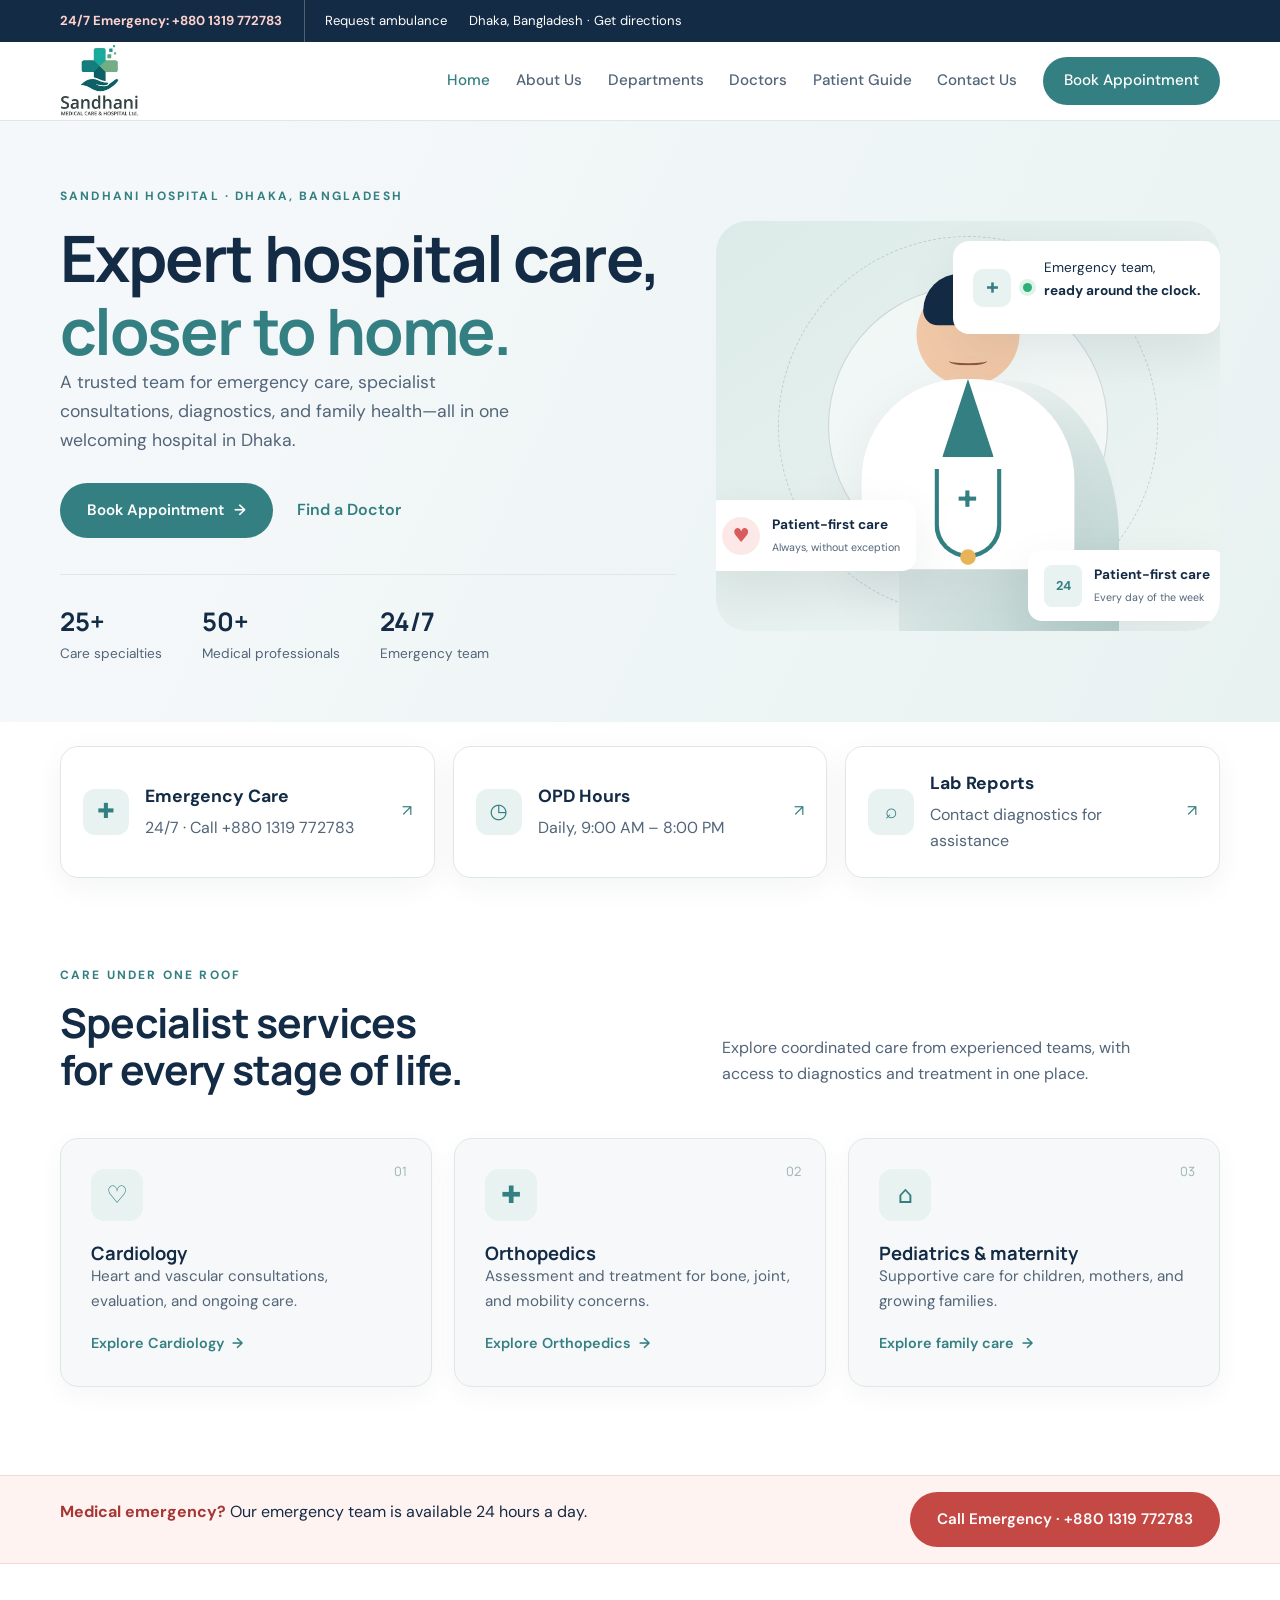
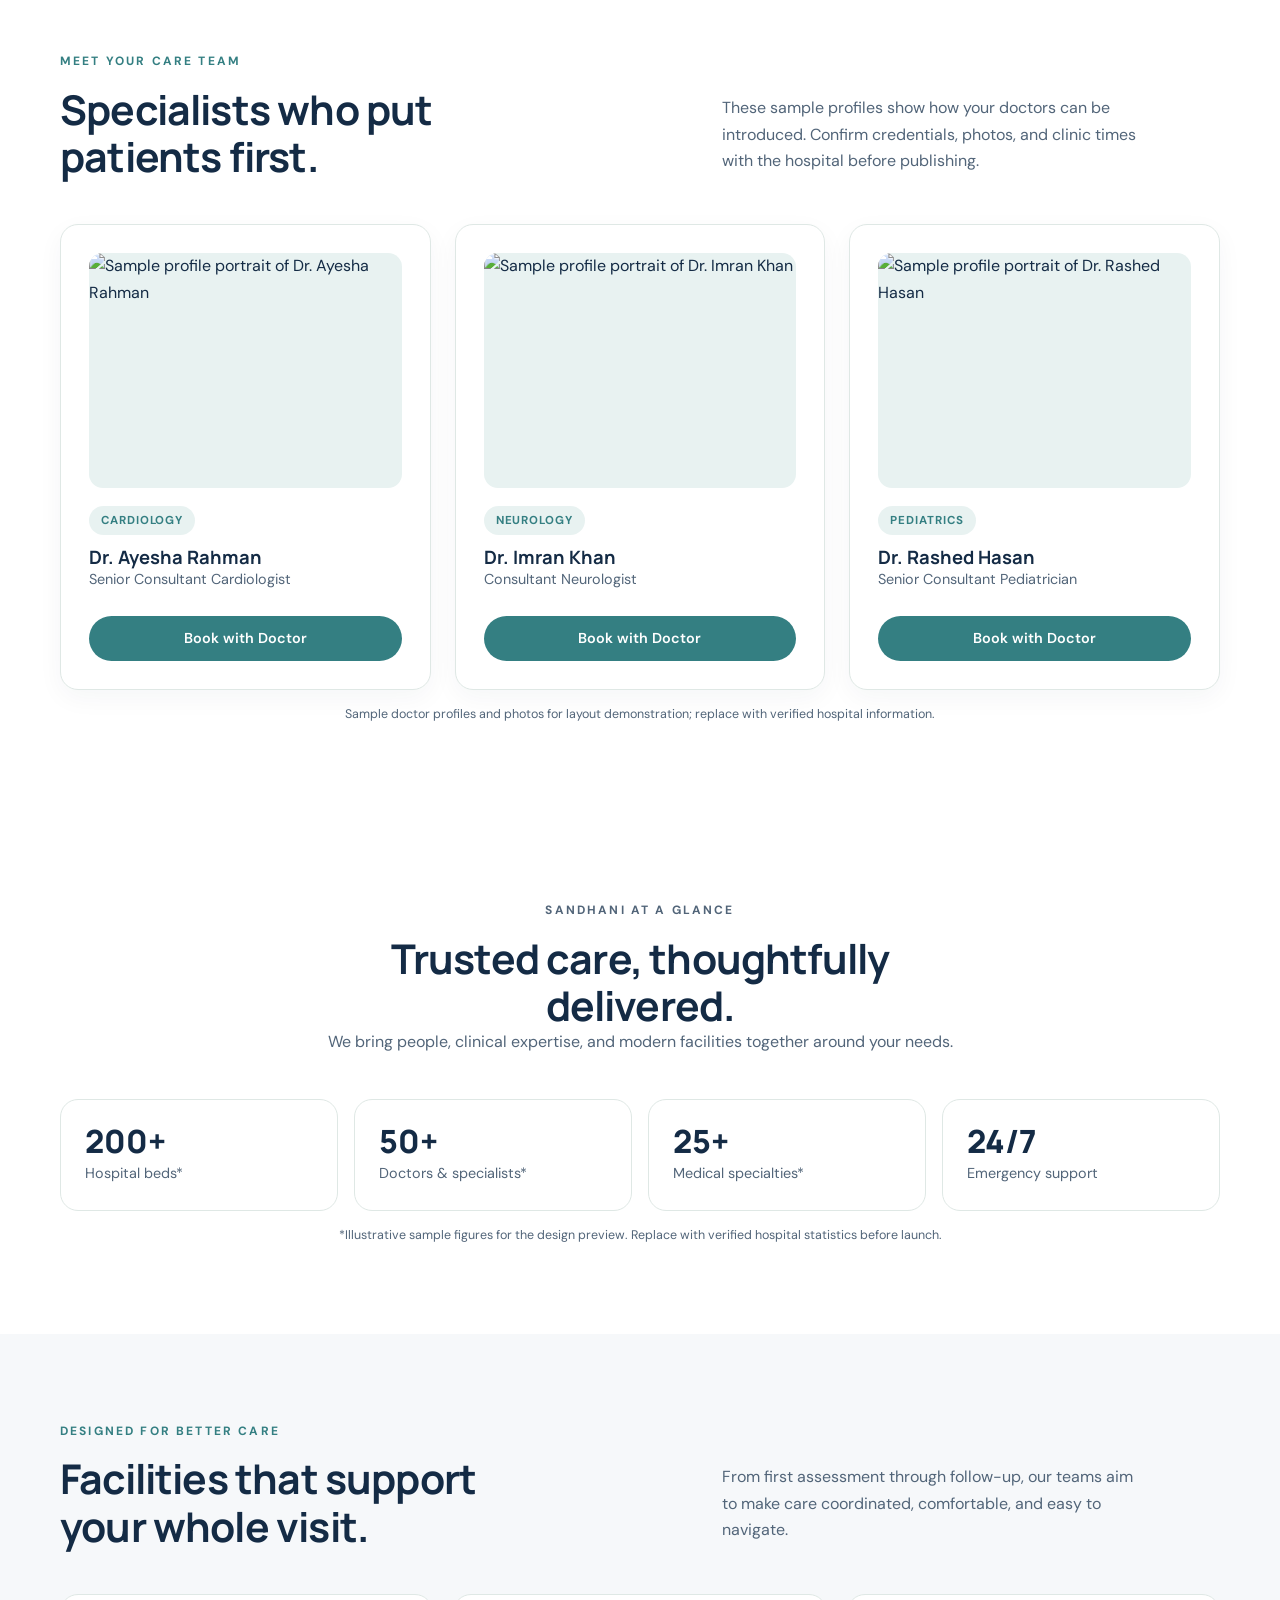
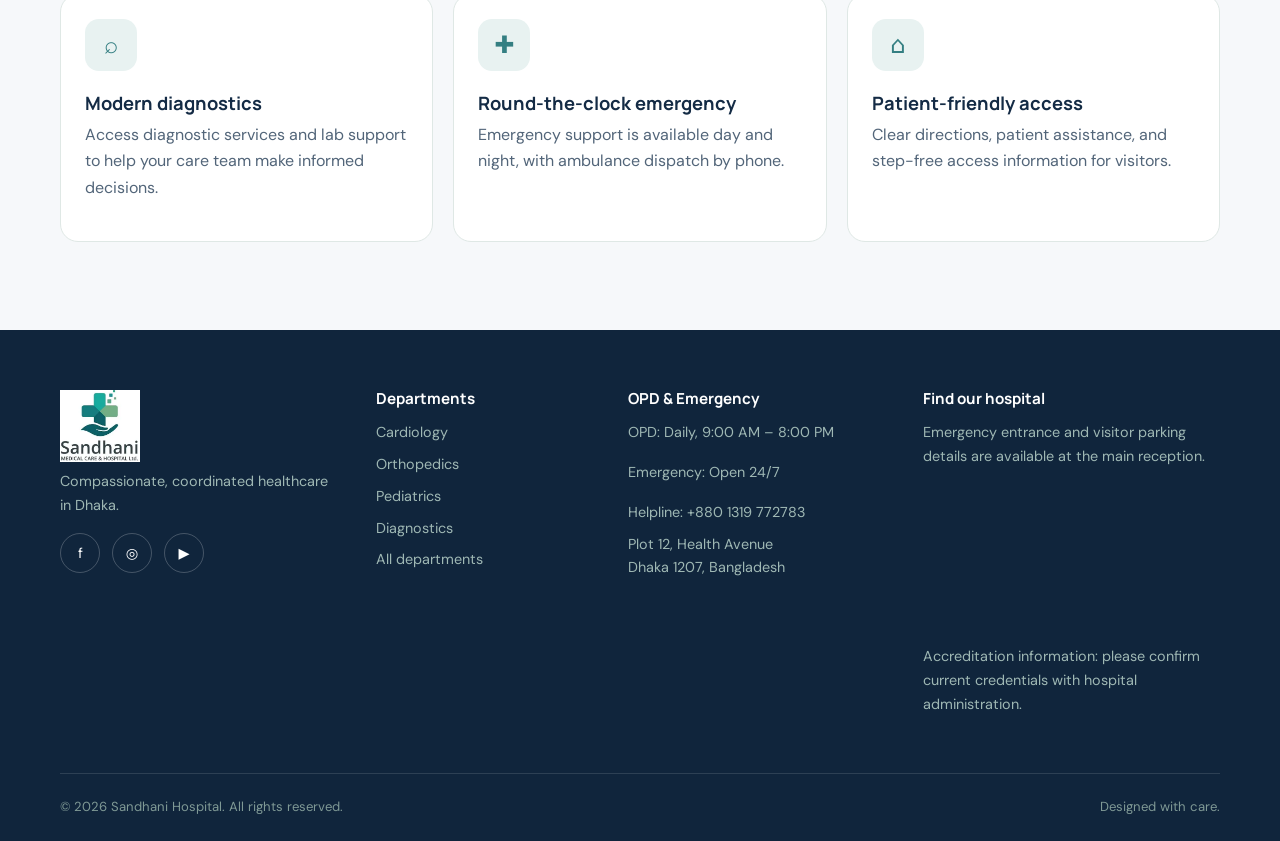
==== index.html @ 70658576 "Publish hospital website Co-authored-by: Copilot <223556219+Copilot@users.noreply.github.com>" ====
<!DOCTYPE html>
<html lang="en">
<head>
  <meta charset="UTF-8">
  <meta name="viewport" content="width=device-width, initial-scale=1.0">
  <meta name="description" content="Sandhani Hospital in Dhaka provides emergency, specialist, diagnostic, and family healthcare with a patient-first approach.">
  <title>Sandhani Hospital | Trusted care in Dhaka</title>
  <link rel="preconnect" href="https://fonts.googleapis.com">
  <link rel="preconnect" href="https://fonts.gstatic.com" crossorigin>
  <link href="https://fonts.googleapis.com/css2?family=DM+Sans:wght@400;500;600;700&family=Manrope:wght@500;600;700;800&display=swap" rel="stylesheet">
  <link rel="stylesheet" href="assets/css/styles.css">
</head>
<body>
  <a class="skip-link" href="#main">Skip to content</a>
  <header class="site-header">
    <div class="utility-bar"><div class="container utility-inner"><div class="utility-links"><a class="utility-emergency" href="tel:+8801319772783">24/7 Emergency: +880 1319 772783</a><a class="utility-ambulance" href="tel:+8801319772783">Request ambulance</a><a href="contact.html#location">Dhaka, Bangladesh · Get directions</a></div></div></div>
    <div class="container header-inner">
      <a class="brand" href="index.html" aria-label="Sandhani Hospital home">
        <span class="brand-mark" aria-hidden="true">+</span>
        <span>Sandhani<small>Hospital</small></span>
      </a>
      <button class="nav-toggle" aria-label="Open navigation" aria-expanded="false" aria-controls="site-nav"><span></span><span></span><span></span></button>
      <nav id="site-nav" class="site-nav" aria-label="Main navigation">
        <a href="index.html" class="active">Home</a>
        <a href="about.html">About Us</a>
        <a href="departments.html">Departments</a>
        <a href="doctors.html">Doctors</a>
        <a href="patient-guide.html">Patient Guide</a>
        <a href="contact.html">Contact Us</a>
        <a class="button button-small" href="appointments.html">Book Appointment</a>
      </nav>
    </div>
  </header>

  <main id="main">
    <section class="hero">
      <div class="container hero-grid">
        <div class="hero-copy">
          <p class="eyebrow">Sandhani Hospital · Dhaka, Bangladesh</p>
          <h1>Expert hospital care,<br><span>closer to home.</span></h1>
          <p class="lead">A trusted team for emergency care, specialist consultations, diagnostics, and family health—all in one welcoming hospital in Dhaka.</p>
          <div class="hero-actions">
            <a class="button" href="appointments.html">Book Appointment <span aria-hidden="true">→</span></a>
            <a class="text-link" href="doctors.html">Find a Doctor</a>
          </div>
          <div class="trust-row" aria-label="Hospital highlights">
            <div><strong>25+</strong><span>Care specialties</span></div>
            <div><strong>50+</strong><span>Medical professionals</span></div>
            <div><strong>24/7</strong><span>Emergency team</span></div>
          </div>
        </div>
        <div class="hero-visual" aria-label="Illustration of a caring medical team">
          <div class="hero-orbit orbit-one"></div>
          <div class="hero-orbit orbit-two"></div>
          <div class="hero-card main-care-card">
            <div class="care-icon">+</div>
            <span class="status-dot"></span>
            <p>Emergency team,<br><strong>ready around the clock.</strong></p>
          </div>
          <div class="doctor-illustration" aria-hidden="true">
            <div class="doctor-head"><span></span></div>
            <div class="doctor-body"><i>+</i></div>
            <div class="stethoscope"></div>
          </div>
          <div class="floating-card heart-card"><span>♥</span><div><strong>Patient-first care</strong><small>Always, without exception</small></div></div>
          <div class="floating-card appointment-card"><span class="mini-calendar">24</span><div><strong>Patient-first care</strong><small>Every day of the week</small></div></div>
        </div>
      </div>
    </section>

    <section class="quick-actions container" aria-label="Quick access">
      <a class="quick-link-card" href="tel:+8801319772783"><span class="action-icon">✚</span><div><strong>Emergency Care</strong><p>24/7 · Call +880 1319 772783</p></div><span class="arrow">↗</span></a>
      <a class="quick-link-card" href="patient-guide.html#opd-hours"><span class="action-icon">◷</span><div><strong>OPD Hours</strong><p>Daily, 9:00 AM – 8:00 PM</p></div><span class="arrow">↗</span></a>
      <a class="quick-link-card" href="contact.html#lab-reports"><span class="action-icon">⌕</span><div><strong>Lab Reports</strong><p>Contact diagnostics for assistance</p></div><span class="arrow">↗</span></a>
    </section>

    <section class="section container">
      <div class="section-heading split-heading">
        <div><p class="eyebrow">Care under one roof</p><h2>Specialist services<br>for every stage of life.</h2></div>
        <p>Explore coordinated care from experienced teams, with access to diagnostics and treatment in one place.</p>
      </div>
      <div class="feature-grid">
        <article class="feature-card"><div class="feature-number">01</div><span class="feature-icon">♡</span><h3>Cardiology</h3><p>Heart and vascular consultations, evaluation, and ongoing care.</p><a href="departments.html#cardiology">Explore Cardiology <span>→</span></a></article>
        <article class="feature-card"><div class="feature-number">02</div><span class="feature-icon">✚</span><h3>Orthopedics</h3><p>Assessment and treatment for bone, joint, and mobility concerns.</p><a href="departments.html#orthopedics">Explore Orthopedics <span>→</span></a></article>
        <article class="feature-card"><div class="feature-number">03</div><span class="feature-icon">⌂</span><h3>Pediatrics & maternity</h3><p>Supportive care for children, mothers, and growing families.</p><a href="departments.html#maternity">Explore family care <span>→</span></a></article>
      </div>
    </section>

    <section class="emergency-strip"><div class="container emergency-strip-inner"><p><strong>Medical emergency?</strong> Our emergency team is available 24 hours a day.</p><a class="button button-emergency" href="tel:+8801319772783">Call Emergency · +880 1319 772783</a></div>
    </section>

    <section class="section container">
      <div class="section-heading split-heading"><div><p class="eyebrow">Meet your care team</p><h2>Specialists who put<br>patients first.</h2></div><p>These sample profiles show how your doctors can be introduced. Confirm credentials, photos, and clinic times with the hospital before publishing.</p></div>
      <div class="doctor-grid">
        <article class="doctor-card"><img class="doctor-photo" src="https://images.unsplash.com/photo-1559839734-2b71ea197ec2?auto=format&amp;fit=crop&amp;w=700&amp;q=80" alt="Sample profile portrait of Dr. Ayesha Rahman" loading="lazy"><span class="doctor-tag">Cardiology</span><h3>Dr. Ayesha Rahman</h3><p>Senior Consultant Cardiologist</p><a class="button button-small" href="appointments.html?doctor=Dr.%20Ayesha%20Rahman">Book with Doctor</a></article>
        <article class="doctor-card"><img class="doctor-photo" src="https://images.unsplash.com/photo-1612349317150-e413f6a5b16d?auto=format&amp;fit=crop&amp;w=700&amp;q=80" alt="Sample profile portrait of Dr. Imran Khan" loading="lazy"><span class="doctor-tag">Neurology</span><h3>Dr. Imran Khan</h3><p>Consultant Neurologist</p><a class="button button-small" href="appointments.html?doctor=Dr.%20Imran%20Khan">Book with Doctor</a></article>
        <article class="doctor-card"><img class="doctor-photo" src="https://images.unsplash.com/photo-1622253692010-333f2da6031d?auto=format&amp;fit=crop&amp;w=700&amp;q=80" alt="Sample profile portrait of Dr. Rashed Hasan" loading="lazy"><span class="doctor-tag">Pediatrics</span><h3>Dr. Rashed Hasan</h3><p>Senior Consultant Pediatrician</p><a class="button button-small" href="appointments.html?doctor=Dr.%20Rashed%20Hasan">Book with Doctor</a></article>
      </div>
      <p class="form-note">Sample doctor profiles and photos for layout demonstration; replace with verified hospital information.</p>
    </section>

    <section class="section container">
      <div class="section-heading centered"><p class="eyebrow">Sandhani at a glance</p><h2>Trusted care, thoughtfully delivered.</h2><p>We bring people, clinical expertise, and modern facilities together around your needs.</p></div>
      <div class="stat-grid">
        <div class="stat-card"><strong>200+</strong><span>Hospital beds*</span></div>
        <div class="stat-card"><strong>50+</strong><span>Doctors & specialists*</span></div>
        <div class="stat-card"><strong>25+</strong><span>Medical specialties*</span></div>
        <div class="stat-card"><strong>24/7</strong><span>Emergency support</span></div>
      </div>
      <p class="form-note">*Illustrative sample figures for the design preview. Replace with verified hospital statistics before launch.</p>
    </section>

    <section class="section soft-section">
      <div class="container"><div class="section-heading split-heading"><div><p class="eyebrow">Designed for better care</p><h2>Facilities that support<br>your whole visit.</h2></div><p>From first assessment through follow-up, our teams aim to make care coordinated, comfortable, and easy to navigate.</p></div>
        <div class="facility-grid">
          <article class="facility-card"><span class="feature-icon">⌕</span><h3>Modern diagnostics</h3><p>Access diagnostic services and lab support to help your care team make informed decisions.</p></article>
          <article class="facility-card"><span class="feature-icon">✚</span><h3>Round-the-clock emergency</h3><p>Emergency support is available day and night, with ambulance dispatch by phone.</p></article>
          <article class="facility-card"><span class="feature-icon">⌂</span><h3>Patient-friendly access</h3><p>Clear directions, patient assistance, and step-free access information for visitors.</p></article>
        </div>
      </div>
    </section>
  </main>

  <footer class="site-footer">
    <div class="container footer-grid">
      <div><a class="brand footer-brand" href="index.html"><span class="brand-mark">+</span><span>Sandhani<small>Hospital</small></span></a><p>Compassionate, coordinated healthcare in Dhaka.</p><div class="social-links"><a href="#" aria-label="Facebook">f</a><a href="#" aria-label="Instagram">◎</a><a href="#" aria-label="YouTube">▶</a></div></div>
      <div><h3>Departments</h3><a href="departments.html#cardiology">Cardiology</a><a href="departments.html#orthopedics">Orthopedics</a><a href="departments.html#pediatrics">Pediatrics</a><a href="departments.html#diagnostics">Diagnostics</a><a href="departments.html">All departments</a></div>
      <div><h3>OPD & Emergency</h3><p>OPD: Daily, 9:00 AM – 8:00 PM</p><p>Emergency: Open 24/7</p><a href="tel:+8801319772783">Helpline: +880 1319 772783</a><p>Plot 12, Health Avenue<br>Dhaka 1207, Bangladesh</p></div>
      <div><h3>Find our hospital</h3><p>Emergency entrance and visitor parking details are available at the main reception.</p><iframe class="footer-map" title="Map showing Dhaka, Bangladesh" src="https://maps.google.com/maps?q=Dhaka%2C%20Bangladesh&t=&z=13&ie=UTF8&iwloc=&output=embed" loading="lazy" referrerpolicy="no-referrer-when-downgrade"></iframe><p>Accreditation information: please confirm current credentials with hospital administration.</p></div>
    </div>
    <div class="container footer-bottom"><span>© <span id="year"></span> Sandhani Hospital. All rights reserved.</span><span>Designed with care.</span></div>
  </footer>
  <script src="assets/js/main.js"></script>
</body>
</html>
---- assets/css/styles.css ----
﻿:root {
  --ink: #142b45;
  --ink-soft: #526579;
  --teal: #347f82;
  --teal-dark: #245f66;
  --teal-light: #e8f2f1;
  --mint: #dcebe8;
  --cream: #f6f8fa;
  --navy: #142b45;
  --coral: #c44945;
  --coral-dark: #a63634;
  --white: #ffffff;
  --line: #dfe8e5;
  --gold: #e8b45a;
  --shadow: 0 18px 50px rgba(16, 42, 46, 0.08);
  --radius: 18px;
  --max: 1160px;
}

* { box-sizing: border-box; }
html { scroll-behavior: smooth; }
body {
  margin: 0;
  font-family: "DM Sans", system-ui, -apple-system, sans-serif;
  color: var(--ink);
  background: var(--white);
  line-height: 1.65;
  -webkit-font-smoothing: antialiased;
}
h1, h2, h3, .brand { font-family: "Manrope", system-ui, sans-serif; line-height: 1.15; margin: 0; }
h1 { font-size: clamp(2.4rem, 5vw, 4rem); letter-spacing: -0.03em; }
h2 { font-size: clamp(1.8rem, 3.2vw, 2.7rem); letter-spacing: -0.02em; }
h3 { font-size: 1.15rem; }
p { margin: 0 0 1rem; }
a { color: inherit; text-decoration: none; }
img { max-width: 100%; display: block; }
.container { width: min(var(--max), calc(100% - 48px)); margin-inline: auto; }
.skip-link { position: absolute; left: -999px; top: 8px; background: var(--teal); color: #fff; padding: 10px 16px; border-radius: 8px; z-index: 100; }
.skip-link:focus { left: 16px; }

/* Header */
.site-header { position: sticky; top: 0; z-index: 50; background: rgba(255,255,255,0.92); backdrop-filter: blur(12px); border-bottom: 1px solid var(--line); }
.header-inner { display: flex; align-items: center; justify-content: space-between; min-height: 76px; gap: 24px; }
.brand { display: inline-flex; align-items: center; gap: 12px; font-weight: 800; font-size: 1.25rem; letter-spacing: -0.02em; }
.brand small { display: block; font-family: "DM Sans", sans-serif; font-weight: 500; font-size: 0.68rem; letter-spacing: 0.22em; text-transform: uppercase; color: var(--teal); }
.brand-mark { display: grid; place-items: center; width: 42px; height: 42px; border-radius: 12px; background: var(--teal); color: #fff; font-size: 1.6rem; font-weight: 700; line-height: 1; }
.site-nav { display: flex; align-items: center; gap: 30px; }
.site-nav a { font-size: 0.95rem; font-weight: 500; color: var(--ink-soft); transition: color .2s; }
.site-nav a:hover, .site-nav a.active { color: var(--teal); }
.site-nav .button { color: #fff; }
.nav-toggle { display: none; flex-direction: column; gap: 5px; background: none; border: 0; cursor: pointer; padding: 8px; }
.nav-toggle { min-width: 48px; min-height: 48px; align-items: center; justify-content: center; }
.nav-toggle span { width: 24px; height: 2px; background: var(--ink); border-radius: 2px; transition: .25s; }

/* Buttons */
.button { display: inline-flex; align-items: center; justify-content: center; gap: 10px; background: var(--teal); color: #fff; padding: 14px 26px; border-radius: 999px; font-weight: 600; font-size: 0.95rem; border: 1px solid transparent; cursor: pointer; transition: transform .2s, background .2s, box-shadow .2s; }
.button:hover { background: var(--teal-dark); transform: translateY(-2px); box-shadow: 0 10px 24px rgba(15,118,110,.25); }
.button-small { padding: 10px 20px; font-size: 0.9rem; }
.button-light { background: #fff; color: var(--teal-dark); }
.button-light:hover { background: var(--mint); color: var(--teal-dark); }
.button-full { width: 100%; }
.text-link { display: inline-flex; align-items: center; gap: 8px; font-weight: 600; color: var(--teal); }
.text-link:hover { color: var(--teal-dark); }
.eyebrow { text-transform: uppercase; letter-spacing: 0.18em; font-size: 0.75rem; font-weight: 700; color: var(--teal); margin-bottom: 14px; }
.eyebrow.light { color: #a7d9d0; }

/* Hero */
.hero { padding: 72px 0 40px; background: radial-gradient(circle at 80% 20%, var(--teal-light), transparent 45%), var(--cream); overflow: hidden; }
.hero-grid { display: grid; grid-template-columns: 1.05fr 0.95fr; gap: 40px; align-items: center; }
.hero h1 span { color: var(--teal); }
.lead { font-size: 1.1rem; color: var(--ink-soft); max-width: 480px; }
.hero-actions { display: flex; align-items: center; gap: 24px; flex-wrap: wrap; margin: 28px 0 36px; }
.trust-row { display: flex; gap: 40px; padding-top: 26px; border-top: 1px solid var(--line); }
.trust-row div { display: flex; flex-direction: column; }
.trust-row strong { font-family: "Manrope", sans-serif; font-size: 1.6rem; }
.trust-row span { font-size: 0.85rem; color: var(--ink-soft); }

.hero-visual { position: relative; min-height: 440px; display: grid; place-items: center; }
.hero-orbit { position: absolute; border-radius: 50%; border: 1px dashed rgba(15,118,110,.25); }
.orbit-one { width: 380px; height: 380px; }
.orbit-two { width: 280px; height: 280px; border-style: solid; background: rgba(255,255,255,.5); }
.main-care-card { position: absolute; top: 20px; right: 0; background: #fff; border-radius: 16px; padding: 16px 20px; box-shadow: var(--shadow); display: flex; align-items: center; gap: 12px; font-size: 0.85rem; }
.care-icon { width: 38px; height: 38px; border-radius: 10px; background: var(--teal-light); color: var(--teal); display: grid; place-items: center; font-size: 1.4rem; font-weight: 700; }
.status-dot { width: 9px; height: 9px; border-radius: 50%; background: #2fae7a; box-shadow: 0 0 0 4px rgba(47,174,122,.15); }
.doctor-illustration { position: relative; width: 190px; z-index: 2; }
.doctor-head { width: 92px; height: 92px; border-radius: 50%; background: #f2c9a8; margin: 0 auto; position: relative; }
.doctor-head::before { content: ""; position: absolute; inset: -8px 6px auto; height: 46px; background: #22343a; border-radius: 50px 50px 20px 20px; }
.doctor-head span { position: absolute; bottom: 18px; left: 50%; transform: translateX(-50%); width: 34px; height: 8px; border-bottom: 2px solid #8a5a3c; border-radius: 50%; }
.doctor-body { width: 190px; height: 170px; background: #fff; border-radius: 90px 90px 20px 20px; margin-top: -6px; position: relative; box-shadow: var(--shadow); display: grid; place-items: center; }
.doctor-body::before { content: ""; position: absolute; top: 0; left: 50%; transform: translateX(-50%); width: 46px; height: 70px; background: var(--teal); clip-path: polygon(50% 0, 100% 100%, 0 100%); }
.doctor-body i { font-style: normal; color: var(--teal); font-size: 2rem; font-weight: 700; margin-top: 40px; }
.stethoscope { position: absolute; width: 60px; height: 80px; border: 4px solid var(--teal); border-top: 0; border-radius: 0 0 40px 40px; bottom: 10px; left: 50%; transform: translateX(-50%); }
.stethoscope::after { content: ""; position: absolute; bottom: -10px; left: 50%; transform: translateX(-50%); width: 14px; height: 14px; border-radius: 50%; background: var(--gold); }
.floating-card { position: absolute; background: #fff; border-radius: 14px; box-shadow: var(--shadow); padding: 14px 16px; display: flex; align-items: center; gap: 12px; font-size: 0.8rem; z-index: 3; }
.floating-card strong { display: block; font-size: 0.85rem; }
.floating-card small { color: var(--ink-soft); }
.heart-card { bottom: 60px; left: -10px; }
.heart-card > span { width: 38px; height: 38px; border-radius: 50%; background: #fde8e8; color: #d95c5c; display: grid; place-items: center; font-size: 1.2rem; }
.appointment-card { bottom: 10px; right: -6px; }
.mini-calendar { width: 38px; height: 42px; border-radius: 8px; background: var(--teal-light); color: var(--teal); display: grid; place-items: center; font-weight: 700; }

/* Quick actions */
.quick-actions { display: grid; grid-template-columns: repeat(3, 1fr); gap: 18px; margin-top: -10px; position: relative; z-index: 4; }
.quick-actions a { background: #fff; border: 1px solid var(--line); border-radius: var(--radius); padding: 22px; display: flex; align-items: center; gap: 16px; box-shadow: 0 8px 30px rgba(16,42,46,.05); transition: transform .2s, box-shadow .2s, border-color .2s; }
.quick-actions a:hover { transform: translateY(-4px); box-shadow: var(--shadow); border-color: var(--mint); }
.action-icon { width: 46px; height: 46px; border-radius: 12px; background: var(--teal-light); color: var(--teal); display: grid; place-items: center; font-size: 1.3rem; flex-shrink: 0; }
.quick-actions strong { display: block; }
.quick-actions small { color: var(--ink-soft); font-size: 0.85rem; }
.arrow { margin-left: auto; color: var(--teal); }

/* Sections */
.section { padding: 88px 0; }
.section-heading { margin-bottom: 44px; }
.split-heading { display: grid; grid-template-columns: 1fr 0.8fr; gap: 40px; align-items: end; }
.split-heading > p { color: var(--ink-soft); max-width: 420px; margin-bottom: 6px; }
.centered { text-align: center; max-width: 640px; margin-inline: auto; }
.centered p { color: var(--ink-soft); }
.feature-grid { display: grid; grid-template-columns: repeat(3, 1fr); gap: 22px; }
.feature-card { background: var(--cream); border: 1px solid var(--line); border-radius: var(--radius); padding: 30px; position: relative; overflow: hidden; transition: transform .2s, box-shadow .2s; }
.feature-card:hover { transform: translateY(-4px); box-shadow: var(--shadow); }
.feature-number { position: absolute; top: 22px; right: 24px; font-family: "Manrope", sans-serif; font-size: 0.8rem; color: #9bb3ae; }
.feature-icon { display: grid; place-items: center; width: 52px; height: 52px; border-radius: 14px; background: var(--teal-light); color: var(--teal); font-size: 1.5rem; margin-bottom: 22px; }
.feature-card p { color: var(--ink-soft); font-size: 0.95rem; }
.feature-card a { font-weight: 600; color: var(--teal); font-size: 0.9rem; }
.feature-card a span { margin-left: 4px; }

/* Care banner */
.care-banner { background: var(--teal); color: #fff; padding: 56px 0; }
.care-banner-inner { display: flex; align-items: center; justify-content: space-between; gap: 40px; }
.care-banner h2 { color: #fff; }
.care-banner p { color: #d6ece8; max-width: 560px; margin-bottom: 0; }

/* Values */
.values-grid { display: grid; grid-template-columns: repeat(3, 1fr); gap: 32px; }
.values-grid > div { border-top: 2px solid var(--teal); padding-top: 22px; }
.values-grid span { color: var(--teal); font-weight: 700; font-size: 0.85rem; }
.values-grid h3 { margin: 12px 0 8px; }
.values-grid p { color: var(--ink-soft); font-size: 0.95rem; }

/* Testimonial */
.testimonial-section { background: var(--ink); color: #fff; padding: 72px 0; }
.testimonial-grid { display: grid; grid-template-columns: 0.8fr 1.2fr; gap: 60px; align-items: center; }
.testimonial-grid h2 { color: #fff; }
blockquote { margin: 0; position: relative; }
.quote-mark { font-family: Georgia, serif; font-size: 5rem; line-height: 0.6; color: var(--gold); display: block; height: 40px; }
blockquote p { font-size: 1.25rem; color: #e8f1ef; }
blockquote footer strong { display: block; }
blockquote footer span { color: #9fb8b4; font-size: 0.9rem; }

/* Page hero */
.page-hero { background: radial-gradient(circle at 85% 30%, var(--teal-light), transparent 50%), var(--cream); padding: 80px 0 64px; border-bottom: 1px solid var(--line); }
.page-hero h1 span { color: var(--teal); }
.page-hero > .container > p:last-child { color: var(--ink-soft); max-width: 560px; font-size: 1.05rem; margin-bottom: 0; }

/* About */
.about-intro { display: grid; grid-template-columns: 0.9fr 1.1fr; gap: 60px; align-items: center; }
.about-intro p { color: var(--ink-soft); }
.about-art { position: relative; min-height: 340px; border-radius: 24px; background: var(--teal); display: grid; place-items: center; overflow: hidden; }
.art-circle { position: absolute; width: 260px; height: 260px; border-radius: 50%; border: 1px solid rgba(255,255,255,.3); }
.about-art > span { font-size: 8rem; color: #fff; font-weight: 700; line-height: 1; }
.art-caption { position: absolute; bottom: 24px; color: #d6ece8; font-size: 0.8rem; letter-spacing: 0.12em; text-transform: uppercase; }
.soft-section { background: var(--cream); }

/* Departments */
.department-grid { display: grid; grid-template-columns: repeat(3, 1fr); gap: 20px; }
.department-card { display: flex; gap: 18px; background: #fff; border: 1px solid var(--line); border-radius: var(--radius); padding: 26px; transition: transform .2s, box-shadow .2s; }
.department-card:hover { transform: translateY(-4px); box-shadow: var(--shadow); }
.department-icon { flex-shrink: 0; width: 50px; height: 50px; border-radius: 14px; background: var(--teal-light); color: var(--teal); display: grid; place-items: center; font-size: 1.5rem; }
.department-card h3 { margin-bottom: 6px; }
.department-card p { color: var(--ink-soft); font-size: 0.9rem; margin-bottom: 12px; }
.department-card a { color: var(--teal); font-weight: 600; font-size: 0.88rem; }

/* Doctors */
.doctor-grid { display: grid; grid-template-columns: repeat(3, 1fr); gap: 24px; }
.doctor-card { background: #fff; border: 1px solid var(--line); border-radius: var(--radius); padding: 28px; text-align: center; transition: transform .2s, box-shadow .2s; }
.doctor-card:hover { transform: translateY(-4px); box-shadow: var(--shadow); }
.doctor-avatar { width: 96px; height: 96px; border-radius: 50%; margin: 0 auto 18px; display: grid; place-items: center; font-family: "Manrope", sans-serif; font-weight: 800; font-size: 1.6rem; color: #fff; }
.avatar-one { background: #0f766e; } .avatar-two { background: #2f6f9f; } .avatar-three { background: #9a6b3f; }
.avatar-four { background: #b05a7a; } .avatar-five { background: #6b5aa6; } .avatar-six { background: #3f7d5a; }
.doctor-tag { display: inline-block; background: var(--teal-light); color: var(--teal); font-size: 0.72rem; font-weight: 700; letter-spacing: 0.08em; text-transform: uppercase; padding: 5px 12px; border-radius: 999px; margin-bottom: 12px; }
.doctor-card p { color: var(--ink-soft); font-size: 0.9rem; margin-bottom: 14px; }
.doctor-meta { display: flex; flex-direction: column; gap: 4px; font-size: 0.82rem; color: var(--ink-soft); margin-bottom: 18px; }

/* Forms */
.appointment-section { display: grid; grid-template-columns: 0.85fr 1.15fr; gap: 60px; align-items: start; }
.appointment-info h2 { margin-bottom: 28px; }
.steps-list { list-style: none; padding: 0; margin: 0 0 32px; display: flex; flex-direction: column; gap: 22px; }
.steps-list li { display: flex; gap: 16px; }
.steps-list li > span { flex-shrink: 0; width: 38px; height: 38px; border-radius: 50%; background: var(--teal-light); color: var(--teal); display: grid; place-items: center; font-weight: 700; font-size: 0.85rem; }
.steps-list strong { display: block; }
.steps-list p { color: var(--ink-soft); font-size: 0.9rem; margin: 2px 0 0; }
.help-box { background: var(--cream); border: 1px solid var(--line); border-radius: var(--radius); padding: 22px; }
.help-box a { color: var(--teal); font-weight: 700; }
.form-card { background: #fff; border: 1px solid var(--line); border-radius: 24px; padding: 36px; box-shadow: var(--shadow); }
.form-card h2 { font-size: 1.6rem; margin-bottom: 6px; }
.form-intro { color: var(--ink-soft); font-size: 0.9rem; }
.form-row { display: grid; grid-template-columns: 1fr 1fr; gap: 18px; }
.field { display: flex; flex-direction: column; margin-bottom: 18px; }
.field label { font-size: 0.88rem; font-weight: 600; margin-bottom: 7px; }
.field input, .field select, .field textarea { font: inherit; font-size: 0.95rem; padding: 12px 14px; border: 1px solid var(--line); border-radius: 10px; background: var(--cream); color: var(--ink); transition: border-color .2s, box-shadow .2s; }
.field input:focus, .field select:focus, .field textarea:focus { outline: none; border-color: var(--teal); box-shadow: 0 0 0 3px rgba(15,118,110,.12); background: #fff; }
.field input[aria-invalid="true"], .field select[aria-invalid="true"], .field textarea[aria-invalid="true"] { border-color: #c23b3b; }
.field textarea { resize: vertical; }
.field.invalid input, .field.invalid select, .field.invalid textarea { border-color: #d95c5c; }
.error { color: #c23b3b; font-size: 0.78rem; margin-top: 5px; min-height: 0; }
.checkbox-field { display: flex; gap: 10px; align-items: flex-start; font-size: 0.85rem; color: var(--ink-soft); margin-bottom: 18px; }
.checkbox-field input { margin-top: 4px; accent-color: var(--teal); }
.form-note { text-align: center; color: var(--ink-soft); font-size: 0.78rem; margin: 14px 0 0; }
.success-panel { text-align: center; padding: 30px 10px; }
.success-icon { display: grid; place-items: center; width: 64px; height: 64px; border-radius: 50%; background: var(--teal-light); color: var(--teal); font-size: 1.8rem; margin: 0 auto 18px; }
.success-panel p { color: var(--ink-soft); margin-bottom: 22px; }

/* Contact */
.contact-section { display: grid; grid-template-columns: 0.85fr 1.15fr; gap: 60px; align-items: start; }
.contact-details { display: flex; flex-direction: column; gap: 26px; }
.contact-item { display: flex; gap: 16px; }
.contact-icon { flex-shrink: 0; width: 46px; height: 46px; border-radius: 12px; background: var(--teal-light); color: var(--teal); display: grid; place-items: center; font-size: 1.3rem; }
.contact-item h3 { margin-bottom: 4px; }
.contact-item p { color: var(--ink-soft); font-size: 0.92rem; margin: 0; }
.contact-item a { color: var(--teal); font-weight: 600; }
.emergency-box { background: #fdeeee; border: 1px solid #f6d5d5; border-radius: var(--radius); padding: 22px; }
.emergency-box strong { color: #b13a3a; }
.emergency-box p { color: #8a5252; font-size: 0.9rem; margin-bottom: 14px; }
.map-placeholder { height: 300px; border-radius: 24px; background: repeating-linear-gradient(45deg, #e8f1ee, #e8f1ee 24px, #dfece8 24px, #dfece8 48px); display: grid; place-items: center; align-content: center; gap: 12px; color: var(--ink-soft); border: 1px solid var(--line); }
.map-pin { width: 56px; height: 56px; border-radius: 50% 50% 50% 0; transform: rotate(-45deg); background: var(--teal); color: #fff; display: grid; place-items: center; font-size: 1.6rem; font-weight: 700; }
.map-placeholder span { font-weight: 600; }

/* Footer */
.site-footer { background: var(--ink); color: #cfe0dd; padding: 60px 0 24px; }
.footer-grid { display: grid; grid-template-columns: 1.4fr 1fr 1.2fr 1fr; gap: 40px; padding-bottom: 40px; border-bottom: 1px solid rgba(255,255,255,.12); }
.footer-brand { color: #fff; margin-bottom: 14px; }
.footer-brand small { color: #8fc7be; }
.site-footer p { color: #9fb8b4; font-size: 0.9rem; }
.site-footer h3 { color: #fff; font-size: 0.95rem; margin-bottom: 14px; }
.site-footer a { display: block; color: #9fb8b4; font-size: 0.9rem; margin-bottom: 8px; transition: color .2s; }
.site-footer a:hover { color: #fff; }
.footer-emergency { color: var(--gold) !important; font-weight: 600; }
.footer-bottom { display: flex; justify-content: space-between; gap: 20px; padding-top: 22px; font-size: 0.82rem; color: #7f9995; }

/* Responsive */
@media (max-width: 960px) {
  .hero-grid, .about-intro, .appointment-section, .contact-section, .testimonial-grid { grid-template-columns: 1fr; }
  .hero-visual { min-height: 380px; margin-top: 20px; }
  .split-heading { grid-template-columns: 1fr; gap: 16px; }
  .feature-grid, .department-grid, .doctor-grid { grid-template-columns: repeat(2, 1fr); }
  .quick-actions { grid-template-columns: 1fr; }
  .footer-grid { grid-template-columns: 1fr 1fr; }
  .care-banner-inner { flex-direction: column; align-items: flex-start; }
}
@media (max-width: 720px) {
  .container { width: min(var(--max), calc(100% - 32px)); }
  .nav-toggle { display: flex; }
  .site-nav { position: absolute; top: 76px; left: 0; right: 0; background: #fff; border-bottom: 1px solid var(--line); flex-direction: column; align-items: stretch; gap: 0; padding: 12px 24px 24px; display: none; box-shadow: var(--shadow); }
  .site-nav.open { display: flex; }
  .site-nav a { padding: 12px 0; border-bottom: 1px solid var(--line); }
  .site-nav .button { margin-top: 14px; border-bottom: 0; text-align: center; }
  .hero { padding-top: 48px; }
  .trust-row { gap: 24px; }
  .feature-grid, .department-grid, .doctor-grid, .values-grid, .footer-grid { grid-template-columns: 1fr; }
  .form-row { grid-template-columns: 1fr; gap: 0; }
  .form-card { padding: 24px; }
  .section { padding: 60px 0; }
  .footer-bottom { flex-direction: column; gap: 6px; }
  .floating-card { font-size: 0.75rem; }
  .heart-card { left: 0; }
  .appointment-card { right: 0; }
}
@media (prefers-reduced-motion: reduce) {
  *, *::before, *::after { scroll-behavior: auto !important; transition-duration: .01ms !important; animation-duration: .01ms !important; }
}

/* Trust-focused hospital refresh */
.site-header { background: #fff; }
.brand-mark { position: relative; overflow: hidden; flex: 0 0 80px; width: 80px; height: 72px; border-radius: 0; background-color: #fff; background-image: url("../../logo/OIP.webp"); background-repeat: no-repeat; background-size: 123px 123px; background-position: -22px -29px; box-shadow: none; color: transparent; font-size: 0; }
.brand > span:not(.brand-mark) { position: absolute; width: 1px; height: 1px; padding: 0; margin: -1px; overflow: hidden; clip: rect(0, 0, 0, 0); white-space: nowrap; border: 0; }
.utility-bar { background: var(--navy); color: #fff; font-size: .82rem; }
.utility-inner { min-height: 42px; display: flex; align-items: center; justify-content: space-between; gap: 12px; }
.utility-links { display: flex; align-items: center; gap: 22px; }
.utility-links a { min-height: 42px; display: inline-flex; align-items: center; gap: 7px; color: #fff; }
.utility-links a:hover { color: #d4efeb; }
.utility-emergency { color: #ffd2ce !important; font-weight: 700; }
.utility-ambulance { color: #fff; border-left: 1px solid rgba(255,255,255,.25); padding-left: 20px; }
.header-inner { min-height: 78px; }
.site-nav { gap: clamp(12px, 2vw, 26px); }
.site-nav a { min-height: 44px; display: inline-flex; align-items: center; white-space: nowrap; }
.site-nav .button { min-height: 46px; }
.button, .site-nav .button { background: var(--teal); }
.button:hover { background: var(--teal-dark); }
.button-emergency { background: var(--coral) !important; color: #fff !important; }
.button-emergency:hover { background: var(--coral-dark) !important; }
.hero { background: linear-gradient(115deg, #f5f8fa 15%, #e8f2f1 100%); padding: 66px 0 56px; }
.hero-grid { grid-template-columns: 1.1fr .9fr; }
.hero h1 span, .page-hero h1 span { color: var(--teal); }
.hero-visual { min-height: 410px; border-radius: 32px; background: linear-gradient(145deg, #dcebe8, #eef5f3); overflow: hidden; }
.hero-orbit { border-color: rgba(20,43,69,.17); }
.hero-visual::after { content: ""; position: absolute; width: 220px; height: 330px; bottom: -80px; right: 20%; border-radius: 48% 48% 0 0; background: linear-gradient(135deg,#fff,#a9c8c3); }
.doctor-illustration { z-index: 2; transform: scale(1.12); }
.doctor-body { background: #fff; }
.doctor-head::before { background: var(--navy); }
.main-care-card { z-index: 3; }
.quick-actions { margin-top: 24px; }
.quick-actions a { min-height: 92px; }
.feature-card, .department-card, .doctor-card, .form-card { box-shadow: 0 8px 26px rgba(20,43,69,.045); }
.care-banner { background: var(--navy); }
.care-banner .button-light { color: var(--navy); }
.emergency-strip { background: #fff3f1; border-block: 1px solid #f4d8d4; color: var(--navy); padding: 16px 0; }
.emergency-strip-inner { display: flex; align-items: center; justify-content: space-between; gap: 18px; }
.emergency-strip strong { color: var(--coral-dark); }
.page-hero { background: linear-gradient(115deg, #f5f8fa 15%, #e8f2f1 100%); }
.page-hero h1 { max-width: 820px; }
.doctor-photo { width: 100%; aspect-ratio: 4 / 3; object-fit: cover; border-radius: 14px; margin-bottom: 18px; background: var(--teal-light); }
.doctor-card { text-align: left; }
.doctor-card .doctor-avatar { display: none; }
.doctor-card .button { width: 100%; margin-top: 10px; }
.doctor-meta { text-align: left; }
.directory-tools { display: grid; grid-template-columns: 1.4fr 1fr 1fr; gap: 14px; margin: -12px 0 28px; }
.directory-tools input, .directory-tools select { width: 100%; min-height: 50px; border: 1px solid var(--line); border-radius: 12px; padding: 12px 14px; background: #fff; color: var(--ink); font: inherit; }
.directory-tools input:focus, .directory-tools select:focus { outline: 3px solid rgba(52,127,130,.18); border-color: var(--teal); }
.filter-status { color: var(--ink-soft); font-size: .9rem; margin-bottom: 18px; }
.department-card[hidden], .doctor-card[hidden] { display: none; }
.quick-link-card { min-height: 132px; }
.quick-link-card strong { display: block; font-size: 1.1rem; }
.quick-link-card p { color: var(--ink-soft); margin: 4px 0 0; }
.stat-grid { display: grid; grid-template-columns: repeat(4, 1fr); gap: 16px; }
.stat-card { background: #fff; border: 1px solid var(--line); border-radius: var(--radius); padding: 24px; }
.stat-card strong { display: block; font: 800 2rem/1.1 "Manrope", sans-serif; color: var(--navy); }
.stat-card span { color: var(--ink-soft); font-size: .9rem; }
.facility-grid, .guide-grid { display: grid; grid-template-columns: repeat(3, 1fr); gap: 20px; }
.facility-card, .guide-card { border: 1px solid var(--line); border-radius: var(--radius); padding: 24px; background: #fff; }
.facility-card h3, .guide-card h3 { margin: 12px 0 8px; }
.facility-card p, .guide-card p { color: var(--ink-soft); }
.schedule-list { display: grid; gap: 10px; padding: 0; list-style: none; }
.schedule-list li { display: flex; justify-content: space-between; gap: 14px; border-bottom: 1px solid var(--line); padding: 10px 0; }
.guide-price { display: inline-block; color: var(--teal-dark); font-weight: 700; margin: 8px 0; }
.step-label { display: flex; align-items: center; gap: 10px; color: var(--teal-dark); font-size: .82rem; font-weight: 700; text-transform: uppercase; letter-spacing: .07em; margin: 24px 0 12px; }
.step-label span { display: grid; place-items: center; width: 28px; height: 28px; border-radius: 50%; background: var(--teal-light); }
.appointment-form .field { margin-bottom: 14px; }
.appointment-form .field input, .appointment-form .field select { min-height: 50px; }
.whatsapp-note { color: var(--ink-soft); font-size: .85rem; margin: 12px 0 0; }
.whatsapp-button { background: #187d58; }
.whatsapp-button:hover { background: #126344; }
.map-frame { display: block; width: 100%; height: 360px; border: 0; border-radius: 20px; }
.contact-actions { display: flex; flex-wrap: wrap; gap: 12px; margin-top: 18px; }
.extension-table { width: 100%; border-collapse: collapse; }
.extension-table th, .extension-table td { text-align: left; padding: 13px 10px; border-bottom: 1px solid var(--line); }
.extension-table th { color: var(--navy); }
.accreditation-list { display: flex; flex-wrap: wrap; gap: 12px; }
.accreditation-list span { border: 1px solid var(--line); border-radius: 999px; padding: 10px 16px; color: var(--ink-soft); background: #fff; }
.site-footer { background: #10253c; }
.footer-grid { grid-template-columns: 1.3fr 1fr 1.2fr 1.4fr; }
.footer-map { width: 100%; height: 140px; border: 0; border-radius: 12px; margin-top: 12px; }
.social-links { display: flex; gap: 12px; margin-top: 12px; }
.social-links a { display: grid; place-items: center; width: 40px; height: 40px; border: 1px solid rgba(255,255,255,.22); border-radius: 50%; margin: 0; color: #fff; }
.site-footer .button { color: #fff; }
a:focus-visible, button:focus-visible, input:focus-visible, select:focus-visible, textarea:focus-visible { outline: 3px solid #ed9b84; outline-offset: 3px; }
@media (max-width: 960px) {
  .hero-grid { grid-template-columns: 1fr; }
  .directory-tools { grid-template-columns: 1fr 1fr; }
  .directory-tools input { grid-column: 1 / -1; }
  .stat-grid { grid-template-columns: repeat(2, 1fr); }
  .facility-grid, .guide-grid { grid-template-columns: repeat(2, 1fr); }
  .footer-grid { grid-template-columns: repeat(2, 1fr); }
}
@media (max-width: 720px) {
  .utility-inner { align-items: flex-start; padding: 6px 0; }
  .utility-links { gap: 0; flex-wrap: wrap; }
  .utility-links a { min-height: 44px; margin-right: 14px; font-size: .75rem; }
  .utility-ambulance { border: 0; padding: 0; }
  .header-inner { min-height: 70px; position: relative; }
  .nav-toggle { display: flex !important; margin-left: auto; flex: 0 0 auto; }
  .site-nav { top: 112px; max-height: calc(100vh - 130px); overflow: auto; }
  .site-nav a { min-height: 48px; }
  .hero { padding-top: 40px; }
  h1 { font-size: clamp(2rem, 8.5vw, 3rem); overflow-wrap: anywhere; }
  .hero-copy, .hero-grid, .hero-visual { min-width: 0; width: 100%; }
  .lead { font-size: 1rem; }
  .trust-row { gap: 12px; justify-content: space-between; }
  .trust-row div { min-width: 0; }
  .trust-row strong { font-size: 1.3rem; }
  .trust-row span { font-size: .74rem; }
  .hero-visual { min-height: 340px; }
  .directory-tools, .facility-grid, .guide-grid, .stat-grid, .footer-grid { grid-template-columns: 1fr; }
  .directory-tools input { grid-column: auto; }
  .emergency-strip-inner { align-items: flex-start; flex-direction: column; }
  .map-frame { height: 300px; }
  .floating-card { max-width: calc(100% - 20px); padding: 10px 12px; gap: 8px; }
}
@media (min-width: 721px) and (max-width: 1020px) {
  .nav-toggle { display: flex; }
  .site-nav { position: absolute; top: 112px; left: 0; right: 0; background: #fff; border-bottom: 1px solid var(--line); flex-direction: column; align-items: stretch; gap: 0; padding: 12px 24px 24px; display: none; box-shadow: var(--shadow); }
  .site-nav.open { display: flex; }
  .site-nav a { padding: 12px 0; border-bottom: 1px solid var(--line); }
  .site-nav .button { margin-top: 14px; border-bottom: 0; text-align: center; }
}
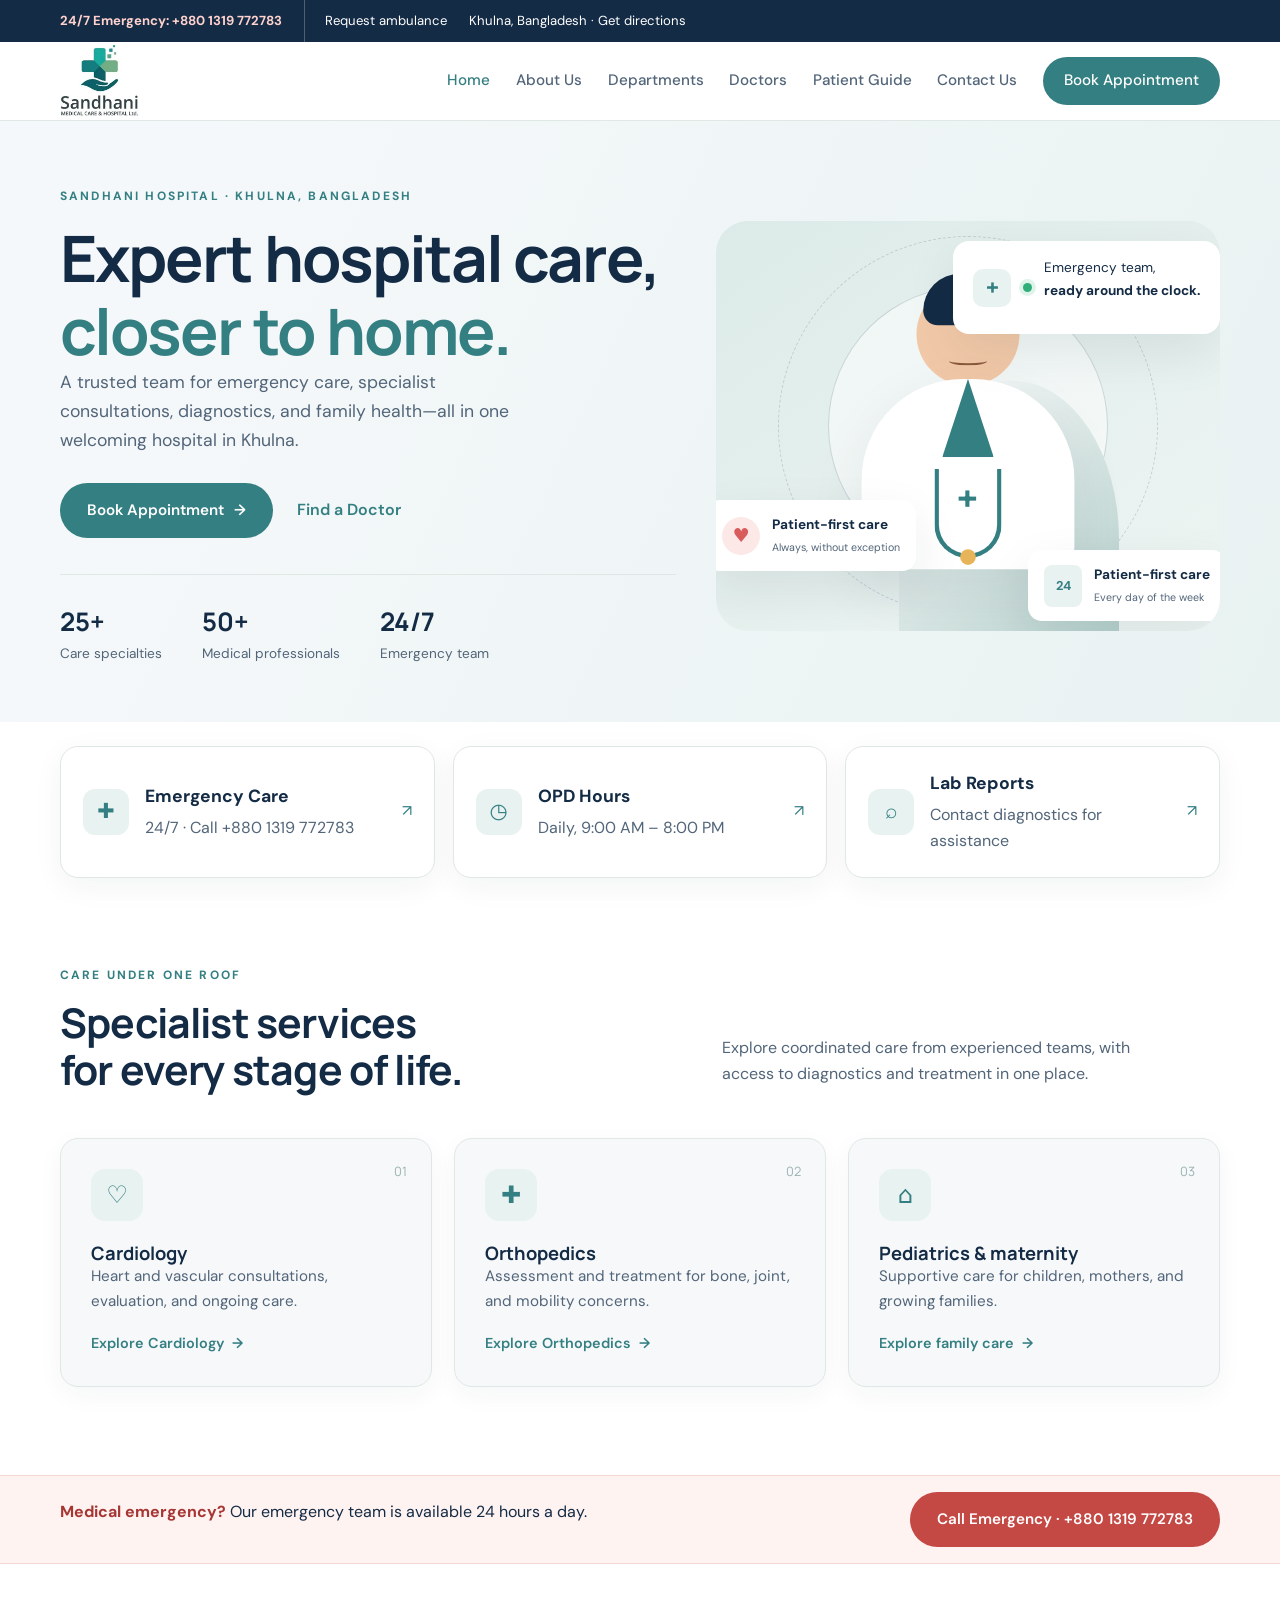
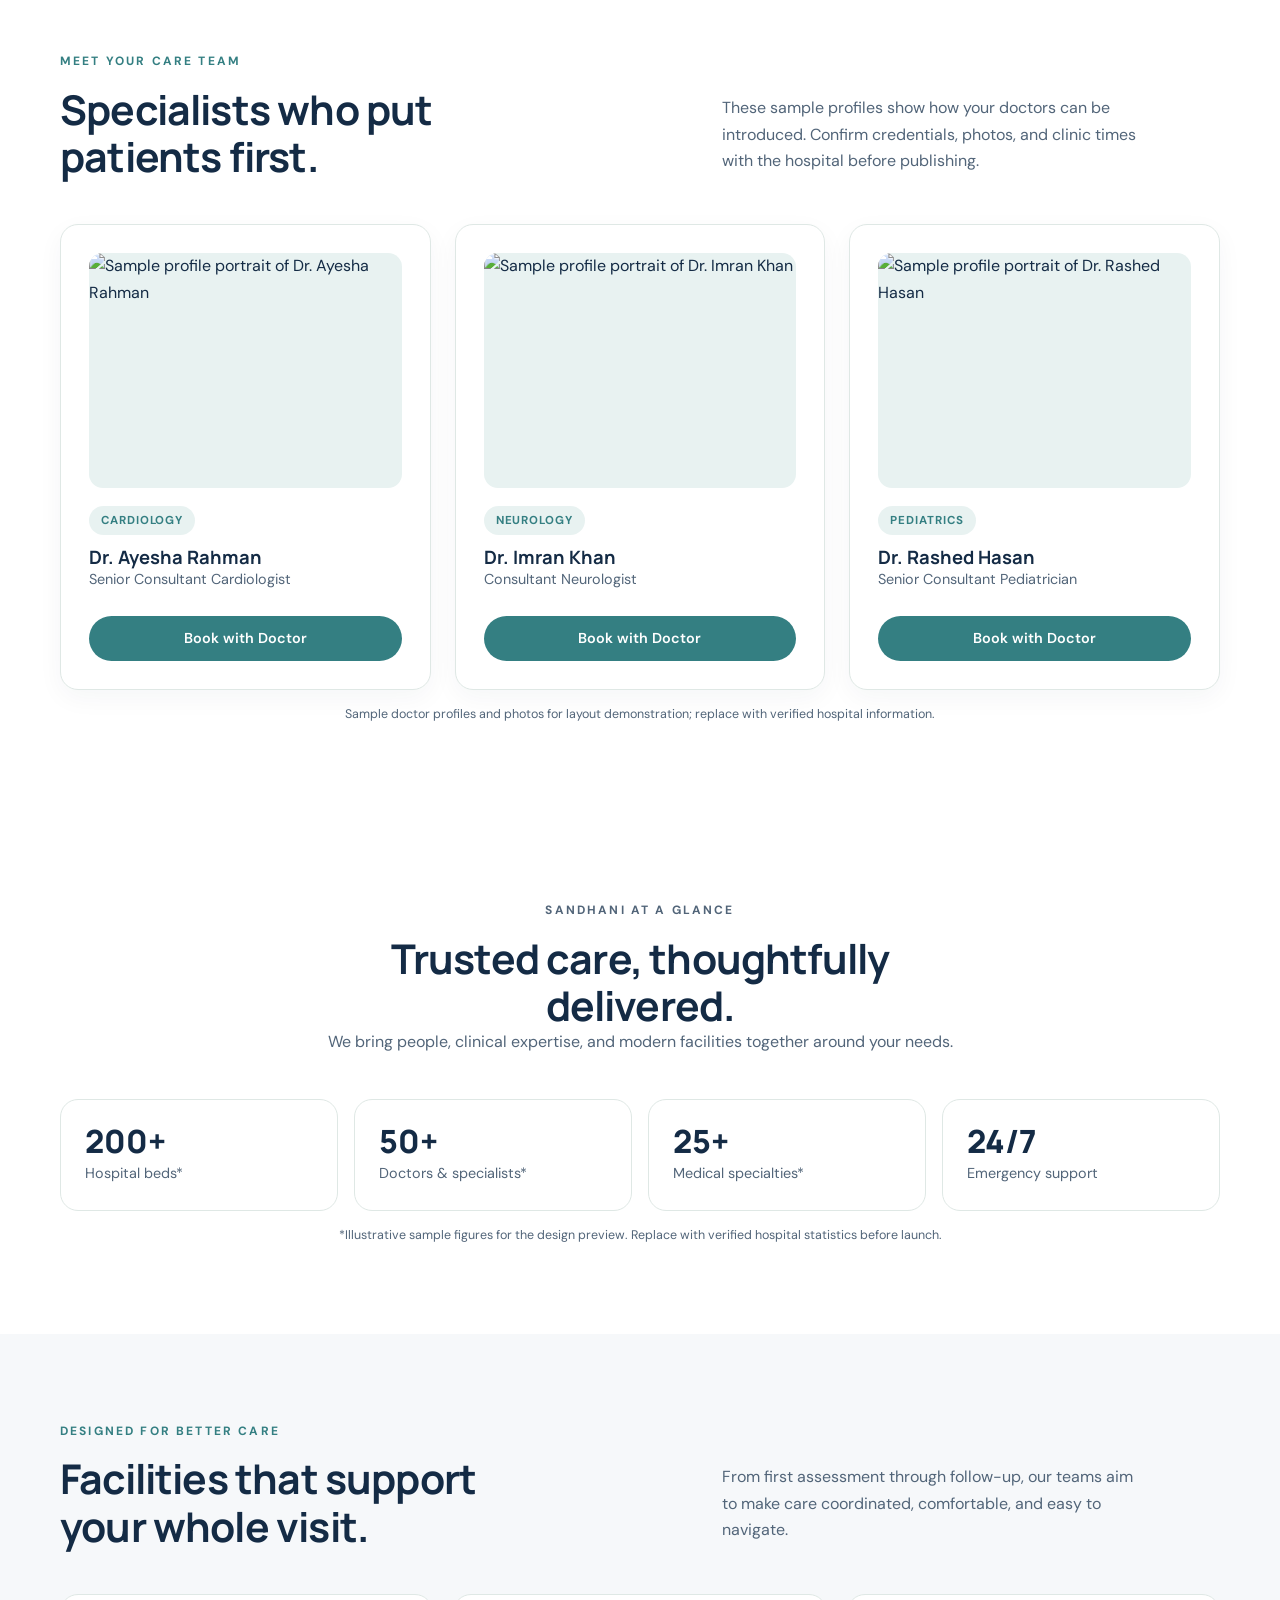
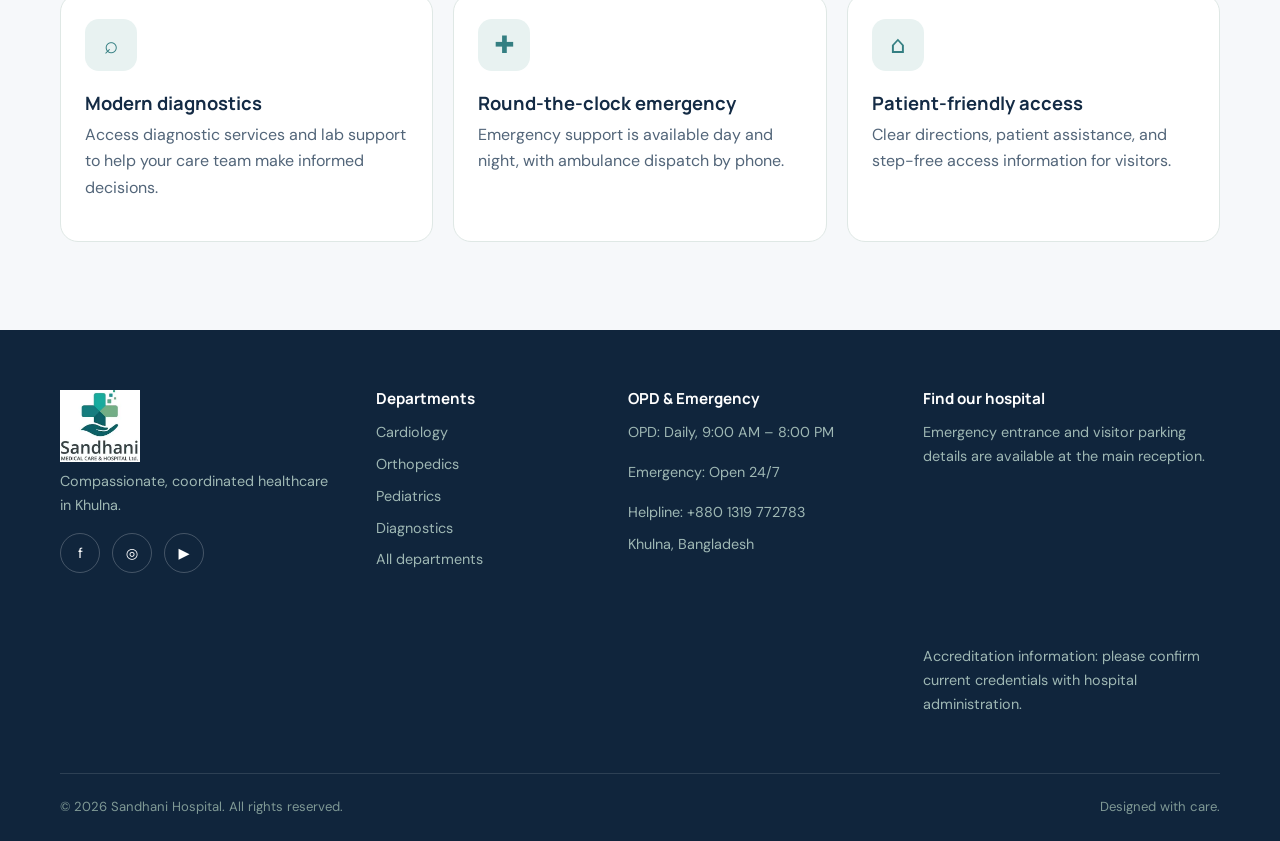
==== commit 6777b425: "Update hospital location to Khulna Co-authored-by: Copilot <223556219+Copilot@users.noreply.github.c" ====
--- a/index.html
+++ b/index.html
@@ -3,8 +3,8 @@
 <head>
   <meta charset="UTF-8">
   <meta name="viewport" content="width=device-width, initial-scale=1.0">
-  <meta name="description" content="Sandhani Hospital in Dhaka provides emergency, specialist, diagnostic, and family healthcare with a patient-first approach.">
-  <title>Sandhani Hospital | Trusted care in Dhaka</title>
+  <meta name="description" content="Sandhani Hospital in Khulna provides emergency, specialist, diagnostic, and family healthcare with a patient-first approach.">
+  <title>Sandhani Hospital | Trusted care in Khulna</title>
   <link rel="preconnect" href="https://fonts.googleapis.com">
   <link rel="preconnect" href="https://fonts.gstatic.com" crossorigin>
   <link href="https://fonts.googleapis.com/css2?family=DM+Sans:wght@400;500;600;700&family=Manrope:wght@500;600;700;800&display=swap" rel="stylesheet">
@@ -13,7 +13,7 @@
 <body>
   <a class="skip-link" href="#main">Skip to content</a>
   <header class="site-header">
-    <div class="utility-bar"><div class="container utility-inner"><div class="utility-links"><a class="utility-emergency" href="tel:+8801319772783">24/7 Emergency: +880 1319 772783</a><a class="utility-ambulance" href="tel:+8801319772783">Request ambulance</a><a href="contact.html#location">Dhaka, Bangladesh · Get directions</a></div></div></div>
+    <div class="utility-bar"><div class="container utility-inner"><div class="utility-links"><a class="utility-emergency" href="tel:+8801319772783">24/7 Emergency: +880 1319 772783</a><a class="utility-ambulance" href="tel:+8801319772783">Request ambulance</a><a href="contact.html#location">Khulna, Bangladesh · Get directions</a></div></div></div>
     <div class="container header-inner">
       <a class="brand" href="index.html" aria-label="Sandhani Hospital home">
         <span class="brand-mark" aria-hidden="true">+</span>
@@ -36,9 +36,9 @@
     <section class="hero">
       <div class="container hero-grid">
         <div class="hero-copy">
-          <p class="eyebrow">Sandhani Hospital · Dhaka, Bangladesh</p>
+          <p class="eyebrow">Sandhani Hospital · Khulna, Bangladesh</p>
           <h1>Expert hospital care,<br><span>closer to home.</span></h1>
-          <p class="lead">A trusted team for emergency care, specialist consultations, diagnostics, and family health—all in one welcoming hospital in Dhaka.</p>
+          <p class="lead">A trusted team for emergency care, specialist consultations, diagnostics, and family health—all in one welcoming hospital in Khulna.</p>
           <div class="hero-actions">
             <a class="button" href="appointments.html">Book Appointment <span aria-hidden="true">→</span></a>
             <a class="text-link" href="doctors.html">Find a Doctor</a>
@@ -123,10 +123,10 @@
 
   <footer class="site-footer">
     <div class="container footer-grid">
-      <div><a class="brand footer-brand" href="index.html"><span class="brand-mark">+</span><span>Sandhani<small>Hospital</small></span></a><p>Compassionate, coordinated healthcare in Dhaka.</p><div class="social-links"><a href="#" aria-label="Facebook">f</a><a href="#" aria-label="Instagram">◎</a><a href="#" aria-label="YouTube">▶</a></div></div>
+      <div><a class="brand footer-brand" href="index.html"><span class="brand-mark">+</span><span>Sandhani<small>Hospital</small></span></a><p>Compassionate, coordinated healthcare in Khulna.</p><div class="social-links"><a href="#" aria-label="Facebook">f</a><a href="#" aria-label="Instagram">◎</a><a href="#" aria-label="YouTube">▶</a></div></div>
       <div><h3>Departments</h3><a href="departments.html#cardiology">Cardiology</a><a href="departments.html#orthopedics">Orthopedics</a><a href="departments.html#pediatrics">Pediatrics</a><a href="departments.html#diagnostics">Diagnostics</a><a href="departments.html">All departments</a></div>
-      <div><h3>OPD & Emergency</h3><p>OPD: Daily, 9:00 AM – 8:00 PM</p><p>Emergency: Open 24/7</p><a href="tel:+8801319772783">Helpline: +880 1319 772783</a><p>Plot 12, Health Avenue<br>Dhaka 1207, Bangladesh</p></div>
-      <div><h3>Find our hospital</h3><p>Emergency entrance and visitor parking details are available at the main reception.</p><iframe class="footer-map" title="Map showing Dhaka, Bangladesh" src="https://maps.google.com/maps?q=Dhaka%2C%20Bangladesh&t=&z=13&ie=UTF8&iwloc=&output=embed" loading="lazy" referrerpolicy="no-referrer-when-downgrade"></iframe><p>Accreditation information: please confirm current credentials with hospital administration.</p></div>
+      <div><h3>OPD & Emergency</h3><p>OPD: Daily, 9:00 AM – 8:00 PM</p><p>Emergency: Open 24/7</p><a href="tel:+8801319772783">Helpline: +880 1319 772783</a><p>Khulna, Bangladesh</p></div>
+      <div><h3>Find our hospital</h3><p>Emergency entrance and visitor parking details are available at the main reception.</p><iframe class="footer-map" title="Map showing Khulna, Bangladesh" src="https://maps.google.com/maps?q=Khulna%2C%20Bangladesh&t=&z=13&ie=UTF8&iwloc=&output=embed" loading="lazy" referrerpolicy="no-referrer-when-downgrade"></iframe><p>Accreditation information: please confirm current credentials with hospital administration.</p></div>
     </div>
     <div class="container footer-bottom"><span>© <span id="year"></span> Sandhani Hospital. All rights reserved.</span><span>Designed with care.</span></div>
   </footer>
